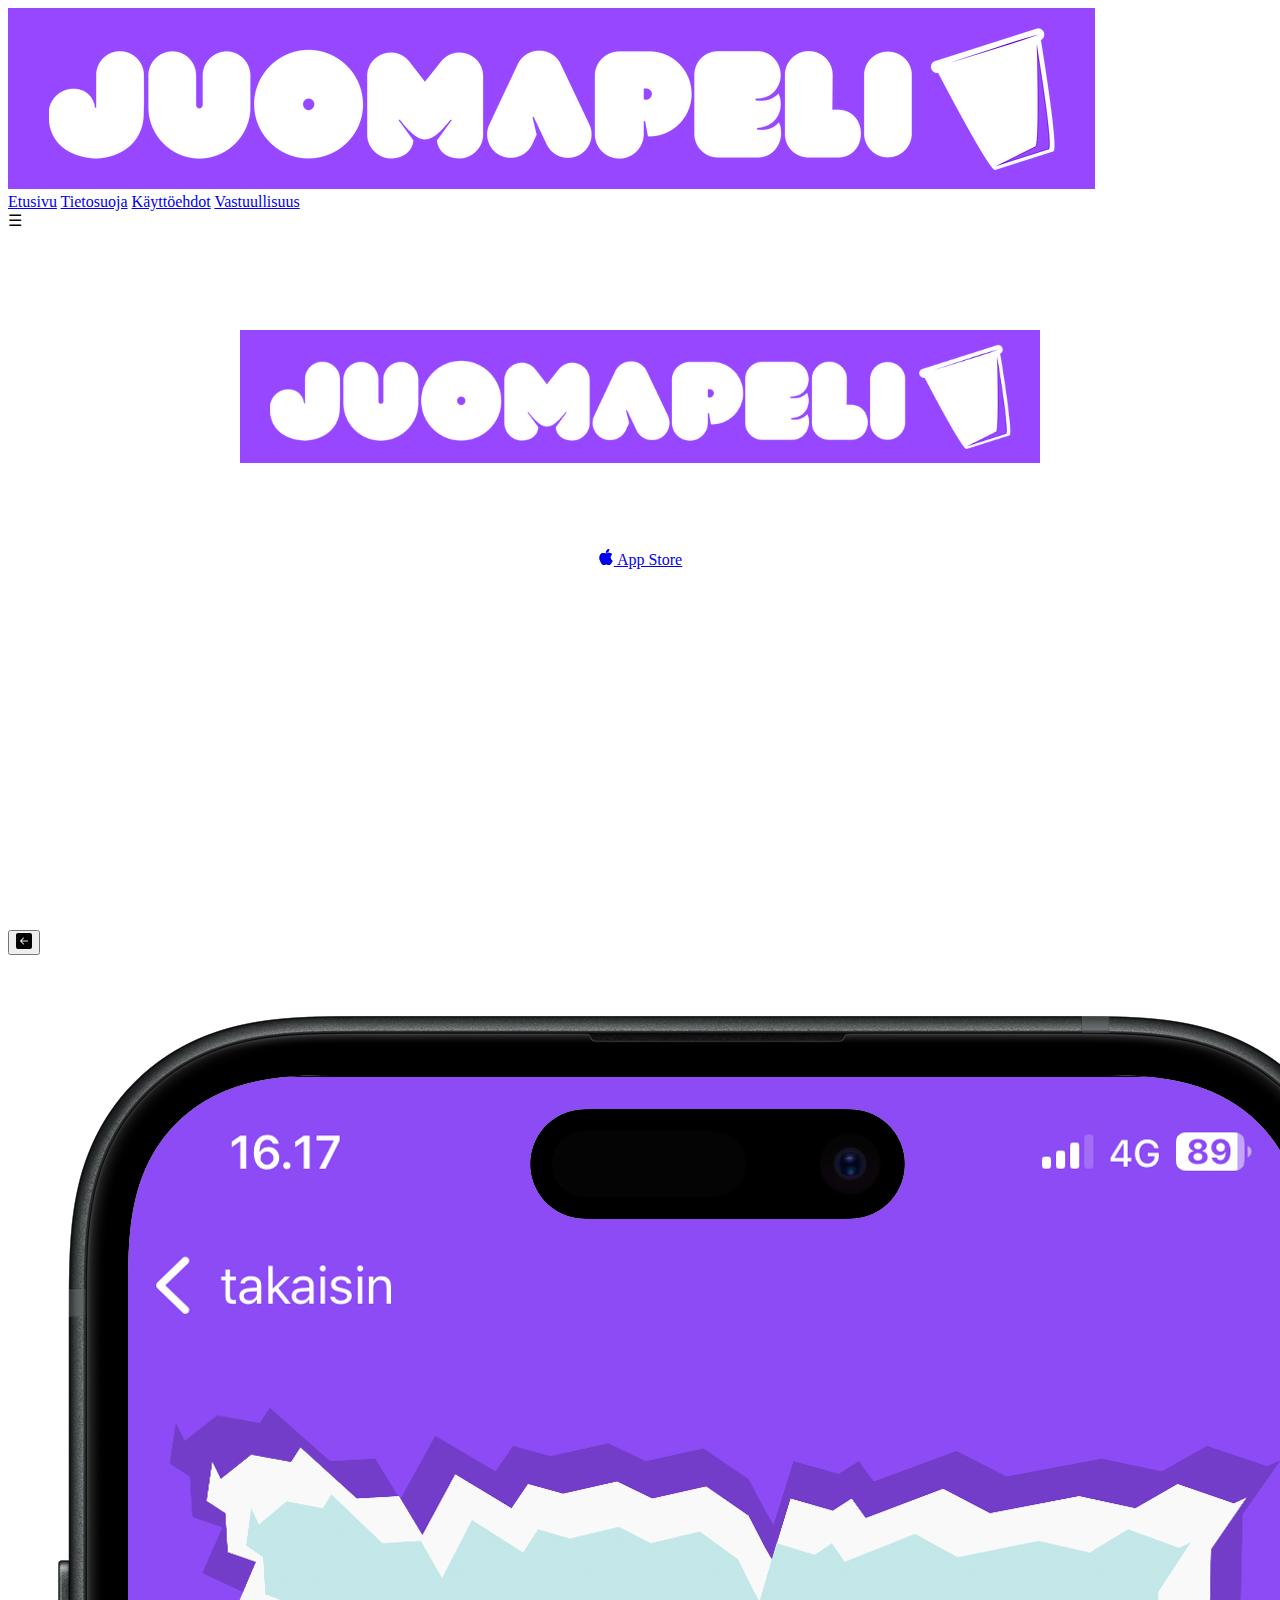
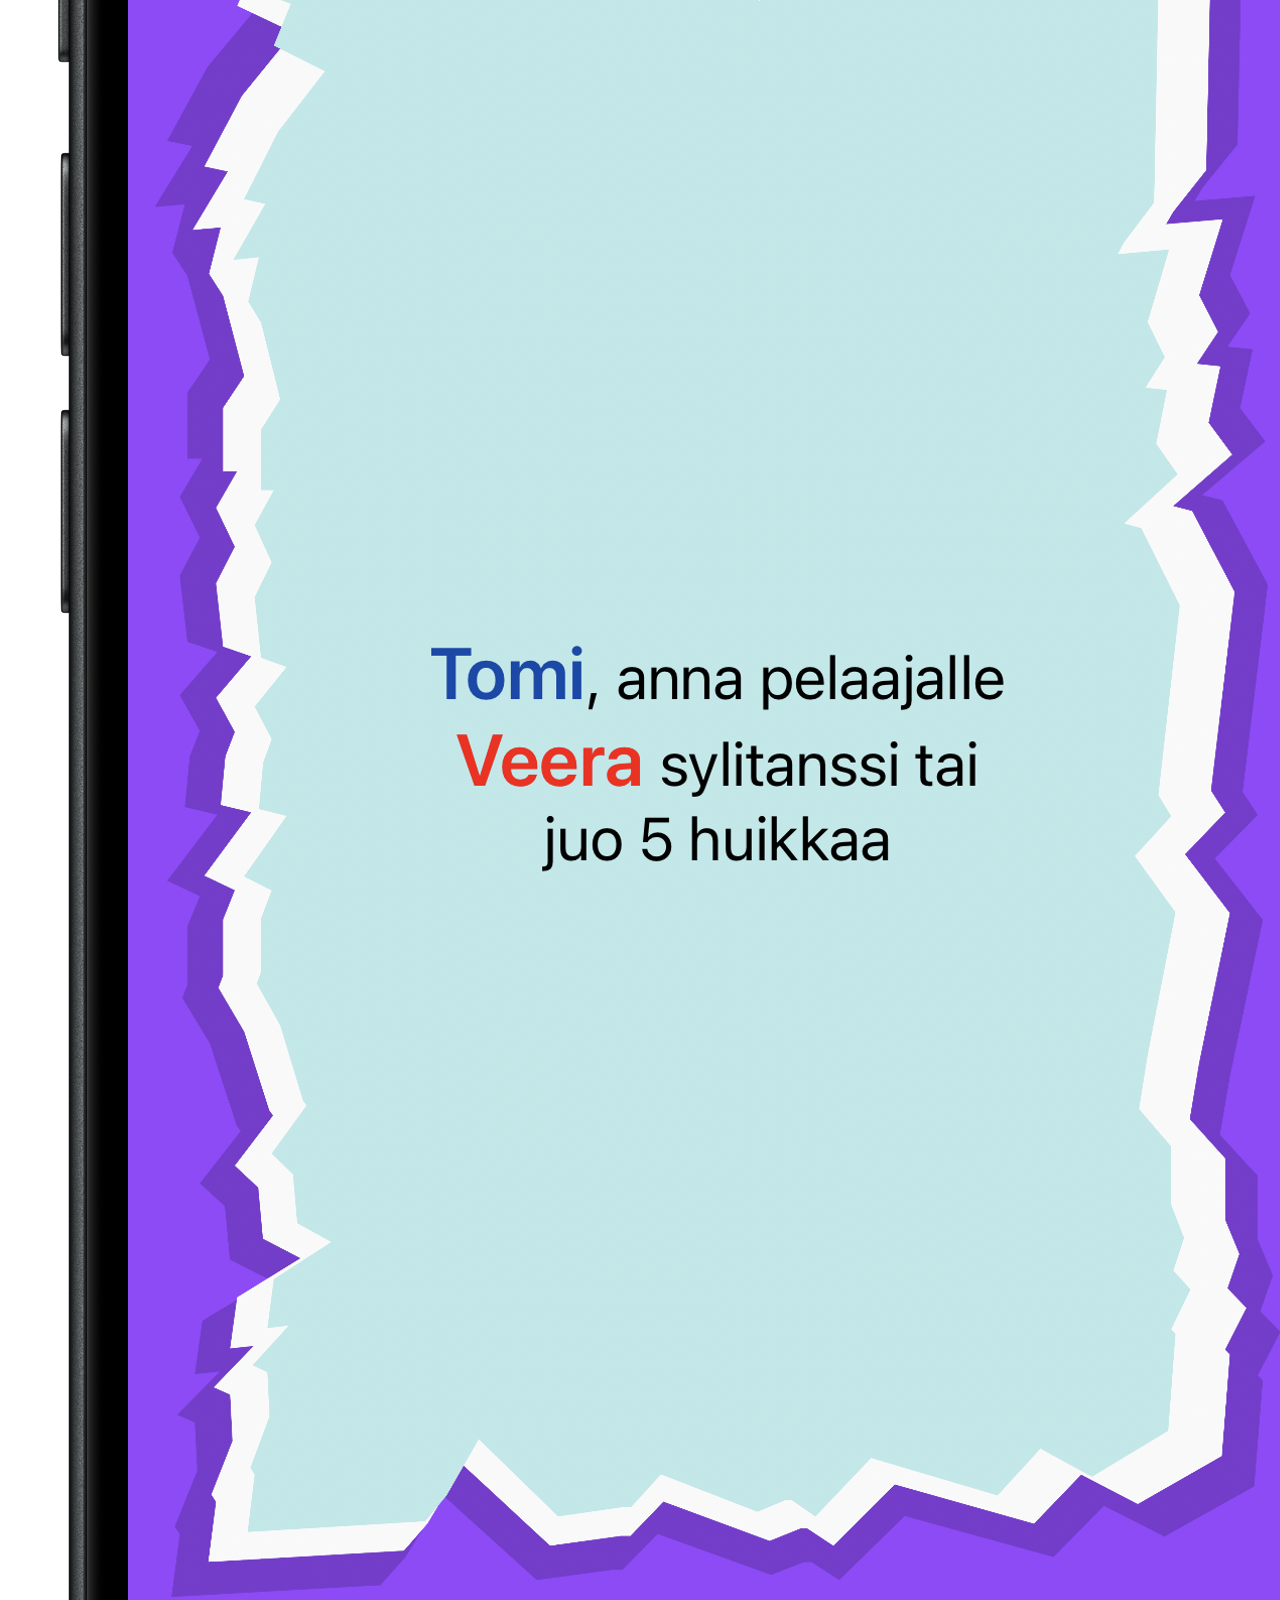
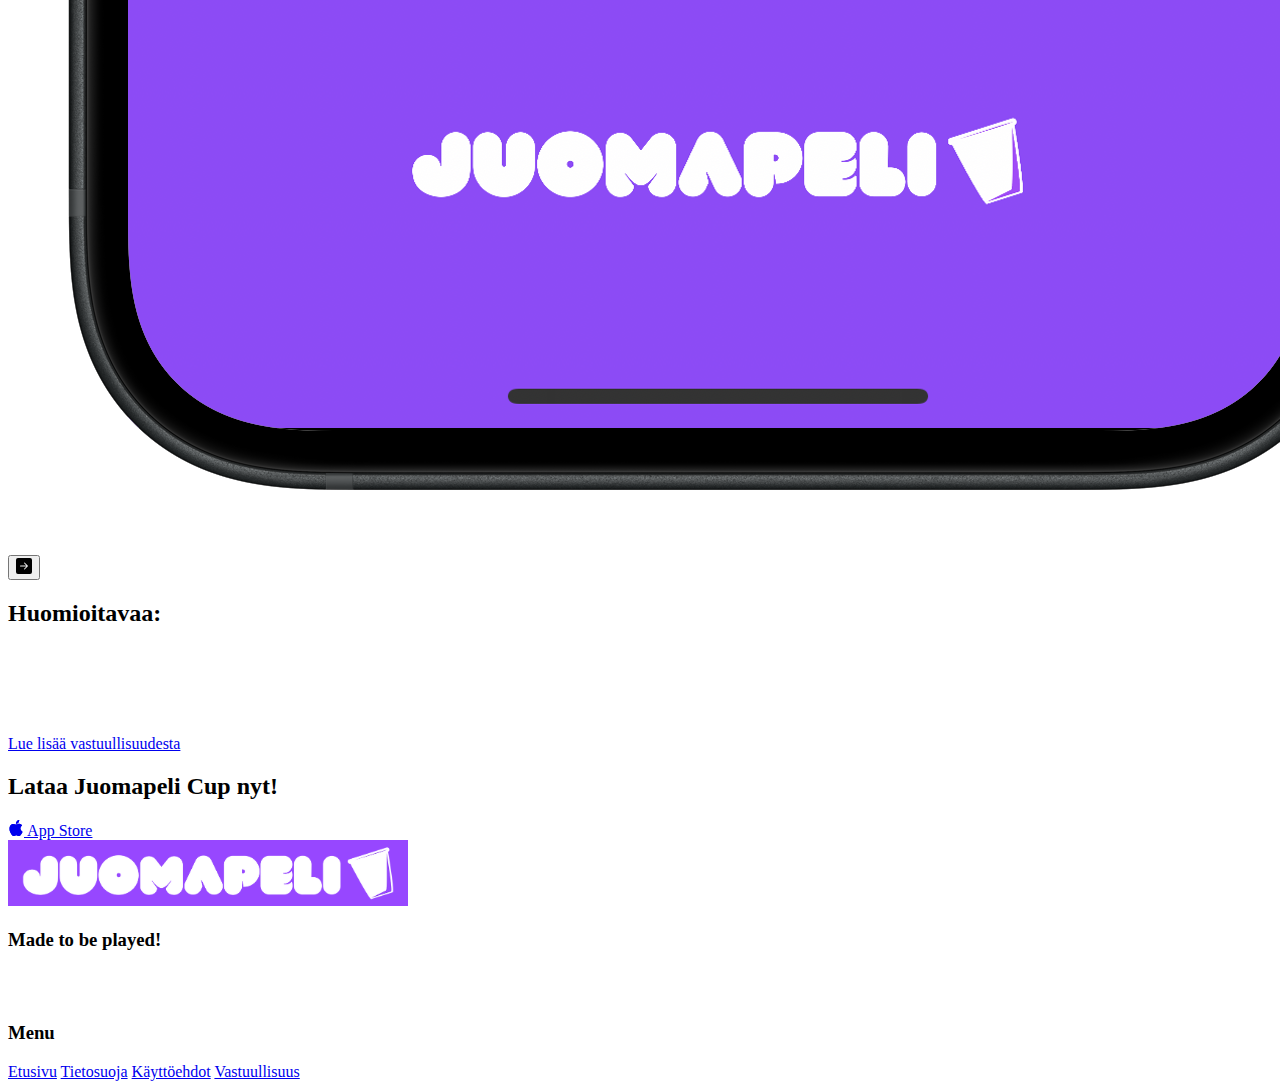
==== index.html @ e3ad9a3a "Add files via upload" ====
<!DOCTYPE html>
<html lang="en">
<head>
    <meta charset="UTF-8">
    <meta name="viewport" content="width=device-width, initial-scale=1.0">
    <link rel="stylesheet" href="./CSS/public.css">
    <link rel="stylesheet" href="./CSS/home.css">
    <title>Juomapeli Cup</title>
</head>
<body>
<header>
    <img src="../assets/juomapelilogo.png" alt="juomapelilogo" class="header-image">
    <nav class="navbar" id="menu">
        <a href="index.html">Etusivu</a>
        <a href="./HTML/app-privacy-policy.html">Tietosuoja</a>
        <a href="./HTML/app-terms-and-conditions.html">Käyttöehdot</a>
        <a href="./HTML/vastuullisuus.html">Vastuullisuus</a>
    </nav>
    <div class="hamburger" onclick="toggleMenu()">☰</div>
</header>
<section class="section1">
    <img src="../assets/juomapelilogo.png" alt="juomapelilogo" class="section1-image">
    <p>Maailman paras juomapeli on nimeltään... Juomapeli Cup!
        Villeimmät tehtävät ja yllättävimmät haasteet takaavat
        unohtumattoman illan. Oli kyseessä sitten etkot, polttarit tai
        mitkä vaan kissanristiäiset, Juomapeli Cup
        on aina valmiina... Oletko sinä?! </p>
        <a href="https://apps.apple.com/app/idYOUR_APP_ID" class="btn-app-store">
            <svg xmlns="http://www.w3.org/2000/svg" width="16" height="16" fill="currentColor"
                class="bi bi-apple mb-1" viewBox="0 0 16 16">
                <path
                  d="M11.182.008C11.148-.03 9.923.023 8.857 1.18c-1.066 1.156-.902 2.482-.878 2.516.024.034 1.52.087 2.475-1.258.955-1.345.762-2.391.728-2.43Zm3.314 11.733c-.048-.096-2.325-1.234-2.113-3.422.212-2.189 1.675-2.789 1.698-2.854.023-.065-.597-.79-1.254-1.157a3.692 3.692 0 0 0-1.563-.434c-.108-.003-.483-.095-1.254.116-.508.139-1.653.589-1.968.607-.316.018-1.256-.522-2.267-.665-.647-.125-1.333.131-1.824.328-.49.196-1.422.754-2.074 2.237-.652 1.482-.311 3.83-.067 4.56.244.729.625 1.924 1.273 2.796.576.984 1.34 1.667 1.659 1.899.319.232 1.219.386 1.843.067.502-.308 1.408-.485 1.766-.472.357.013 1.061.154 1.782.539.571.197 1.111.115 1.652-.105.541-.221 1.324-1.059 2.238-2.758.347-.79.505-1.217.473-1.282Z" />
                <path
                  d="M11.182.008C11.148-.03 9.923.023 8.857 1.18c-1.066 1.156-.902 2.482-.878 2.516.024.034 1.52.087 2.475-1.258.955-1.345.762-2.391.728-2.43Zm3.314 11.733c-.048-.096-2.325-1.234-2.113-3.422.212-2.189 1.675-2.789 1.698-2.854.023-.065-.597-.79-1.254-1.157a3.692 3.692 0 0 0-1.563-.434c-.108-.003-.483-.095-1.254.116-.508.139-1.653.589-1.968.607-.316.018-1.256-.522-2.267-.665-.647-.125-1.333.131-1.824.328-.49.196-1.422.754-2.074 2.237-.652 1.482-.311 3.83-.067 4.56.244.729.625 1.924 1.273 2.796.576.984 1.34 1.667 1.659 1.899.319.232 1.219.386 1.843.067.502-.308 1.408-.485 1.766-.472.357.013 1.061.154 1.782.539.571.197 1.111.115 1.652-.105.541-.221 1.324-1.059 2.238-2.758.347-.79.505-1.217.473-1.282Z" />
                </svg>
            App Store 
        </a>
</section>
<section class="section section2">
    <div class="section2-left">
        <button id="left-button">
            <svg xmlns="http://www.w3.org/2000/svg" width="16" height="16" fill="currentColor" class="bi bi-arrow-left-square-fill" viewBox="0 0 16 16">
            <path d="M16 14a2 2 0 0 1-2 2H2a2 2 0 0 1-2-2V2a2 2 0 0 1 2-2h12a2 2 0 0 1 2 2zm-4.5-6.5H5.707l2.147-2.146a.5.5 0 1 0-.708-.708l-3 3a.5.5 0 0 0 0 .708l3 3a.5.5 0 0 0 .708-.708L5.707 8.5H11.5a.5.5 0 0 0 0-1"/>
            </svg>
        </button>
        <img src="../assets/image00001-portrait.png" alt="juomapeli-näyttö" id="section2-img">
        <button id="right-button">
            <svg xmlns="http://www.w3.org/2000/svg" width="16" height="16" fill="currentColor" class="bi bi-arrow-right-square-fill" viewBox="0 0 16 16">
                <path d="M0 14a2 2 0 0 0 2 2h12a2 2 0 0 0 2-2V2a2 2 0 0 0-2-2H2a2 2 0 0 0-2 2zm4.5-6.5h5.793L8.146 5.354a.5.5 0 1 1 .708-.708l3 3a.5.5 0 0 1 0 .708l-3 3a.5.5 0 0 1-.708-.708L10.293 8.5H4.5a.5.5 0 0 1 0-1"/>
            </svg>
        </button>
    </div>
    <div class="section2-right">
        <h2>Useita pelimuotoja!</h2>
        <p>Haluatteko pelata kasuaalin lämmittelykierroksen? Vai onko kyseessä kenties treffi-ilta? Tai ehkä uskallatte kokeilla Extreme-pelimuotoa mittarit tapissa?! Oli miten oli, pelejä on jokaisen makuun! </p>
    </div>
</section>
<section class="section section3">
    <h2>Huomioitavaa:</h2>
    <p>Muista pitää itsestäsi ja pelitovereistasi huolta. Kyseinen peli on tarkoitettu vain viihteelliseen käyttöön eikä ketään tule pakottaa jatkamaan peliä, ellei halua. Mikäli pelin yhteydessä nautitaan päihteitä, tulee käyttäjien olla täysi-ikäisiä ja nauttia alkoholia vastuullisesti. Emme vastaa mistään vahingoista tai seurauksista, jotka voivat aiheutua vastuuttomasta pelaamisesta. </p>
    <a href="#" class="anchor-dark">Lue lisää vastuullisuudesta</a>
</section>
<section class="section section4">
    <h2>Lataa Juomapeli Cup nyt!</h2>
    <a href="https://apps.apple.com/app/idYOUR_APP_ID" class="btn btn-app-store" role="button" target="_blank" rel="noopener noreferrer">
        <svg xmlns="http://www.w3.org/2000/svg" width="16" height="16" fill="currentColor"
            class="bi bi-apple mb-1" viewBox="0 0 16 16">
            <path
              d="M11.182.008C11.148-.03 9.923.023 8.857 1.18c-1.066 1.156-.902 2.482-.878 2.516.024.034 1.52.087 2.475-1.258.955-1.345.762-2.391.728-2.43Zm3.314 11.733c-.048-.096-2.325-1.234-2.113-3.422.212-2.189 1.675-2.789 1.698-2.854.023-.065-.597-.79-1.254-1.157a3.692 3.692 0 0 0-1.563-.434c-.108-.003-.483-.095-1.254.116-.508.139-1.653.589-1.968.607-.316.018-1.256-.522-2.267-.665-.647-.125-1.333.131-1.824.328-.49.196-1.422.754-2.074 2.237-.652 1.482-.311 3.83-.067 4.56.244.729.625 1.924 1.273 2.796.576.984 1.34 1.667 1.659 1.899.319.232 1.219.386 1.843.067.502-.308 1.408-.485 1.766-.472.357.013 1.061.154 1.782.539.571.197 1.111.115 1.652-.105.541-.221 1.324-1.059 2.238-2.758.347-.79.505-1.217.473-1.282Z" />
            <path
              d="M11.182.008C11.148-.03 9.923.023 8.857 1.18c-1.066 1.156-.902 2.482-.878 2.516.024.034 1.52.087 2.475-1.258.955-1.345.762-2.391.728-2.43Zm3.314 11.733c-.048-.096-2.325-1.234-2.113-3.422.212-2.189 1.675-2.789 1.698-2.854.023-.065-.597-.79-1.254-1.157a3.692 3.692 0 0 0-1.563-.434c-.108-.003-.483-.095-1.254.116-.508.139-1.653.589-1.968.607-.316.018-1.256-.522-2.267-.665-.647-.125-1.333.131-1.824.328-.49.196-1.422.754-2.074 2.237-.652 1.482-.311 3.83-.067 4.56.244.729.625 1.924 1.273 2.796.576.984 1.34 1.667 1.659 1.899.319.232 1.219.386 1.843.067.502-.308 1.408-.485 1.766-.472.357.013 1.061.154 1.782.539.571.197 1.111.115 1.652-.105.541-.221 1.324-1.059 2.238-2.758.347-.79.505-1.217.473-1.282Z" />
            </svg>
        App Store 
    </a>
</section>
<footer class="footer">
    <div class="footer-container">
        <img src="../assets/juomapelilogo.png" alt="juomapeli logo" width="400px">
        <h3>Made to be played!</h3>
        <div class="social-icons">
            <svg xmlns="http://www.w3.org/2000/svg" width="30" height="30" fill="white" class="bi bi-instagram" viewBox="0 0 16 16">
                <path d="M8 0C5.829 0 5.556.01 4.703.048 3.85.088 3.269.222 2.76.42a3.9 3.9 0 0 0-1.417.923A3.9 3.9 0 0 0 .42 2.76C.222 3.268.087 3.85.048 4.7.01 5.555 0 5.827 0 8.001c0 2.172.01 2.444.048 3.297.04.852.174 1.433.372 1.942.205.526.478.972.923 1.417.444.445.89.719 1.416.923.51.198 1.09.333 1.942.372C5.555 15.99 5.827 16 8 16s2.444-.01 3.298-.048c.851-.04 1.434-.174 1.943-.372a3.9 3.9 0 0 0 1.416-.923c.445-.445.718-.891.923-1.417.197-.509.332-1.09.372-1.942C15.99 10.445 16 10.173 16 8s-.01-2.445-.048-3.299c-.04-.851-.175-1.433-.372-1.941a3.9 3.9 0 0 0-.923-1.417A3.9 3.9 0 0 0 13.24.42c-.51-.198-1.092-.333-1.943-.372C10.443.01 10.172 0 7.998 0zm-.717 1.442h.718c2.136 0 2.389.007 3.232.046.78.035 1.204.166 1.486.275.373.145.64.319.92.599s.453.546.598.92c.11.281.24.705.275 1.485.039.843.047 1.096.047 3.231s-.008 2.389-.047 3.232c-.035.78-.166 1.203-.275 1.485a2.5 2.5 0 0 1-.599.919c-.28.28-.546.453-.92.598-.28.11-.704.24-1.485.276-.843.038-1.096.047-3.232.047s-2.39-.009-3.233-.047c-.78-.036-1.203-.166-1.485-.276a2.5 2.5 0 0 1-.92-.598 2.5 2.5 0 0 1-.6-.92c-.109-.281-.24-.705-.275-1.485-.038-.843-.046-1.096-.046-3.233s.008-2.388.046-3.231c.036-.78.166-1.204.276-1.486.145-.373.319-.64.599-.92s.546-.453.92-.598c.282-.11.705-.24 1.485-.276.738-.034 1.024-.044 2.515-.045zm4.988 1.328a.96.96 0 1 0 0 1.92.96.96 0 0 0 0-1.92m-4.27 1.122a4.109 4.109 0 1 0 0 8.217 4.109 4.109 0 0 0 0-8.217m0 1.441a2.667 2.667 0 1 1 0 5.334 2.667 2.667 0 0 1 0-5.334"/>
            </svg>
            <svg xmlns="http://www.w3.org/2000/svg" width="30" height="30" fill="white" class="bi bi-tiktok" viewBox="0 0 16 16">
                <path d="M9 0h1.98c.144.715.54 1.617 1.235 2.512C12.895 3.389 13.797 4 15 4v2c-1.753 0-3.07-.814-4-1.829V11a5 5 0 1 1-5-5v2a3 3 0 1 0 3 3z"/>
            </svg>
        </div>
    </div>
    <div class="footer-container">
        <h3>Menu</h3>
        <a href="./index.html">Etusivu</a>
        <a href="./HTML/app-privacy-policy.html">Tietosuoja</a>
            <a href="./HTML/app-terms-and-conditions.html">Käyttöehdot</a>
            <a href="./HTML/vastuullisuus.html">Vastuullisuus</a>
    </div>
</footer>
<script src="./Javascript/home.js"></script>
<script src="./Javascript/public.js"></script>
</body>
</html>
---- CSS/home.css ----
.section1 {
    display: flex;
    flex-direction: column;
    justify-content: flex-start;
    align-items: center;
    min-height: 600px;
    padding-top: 100px;
}

.section1 img, p {
    max-width: 800px;
    text-align: center;
    width: 90%;
    color: white;
}

.section2 {
    display: flex;
}
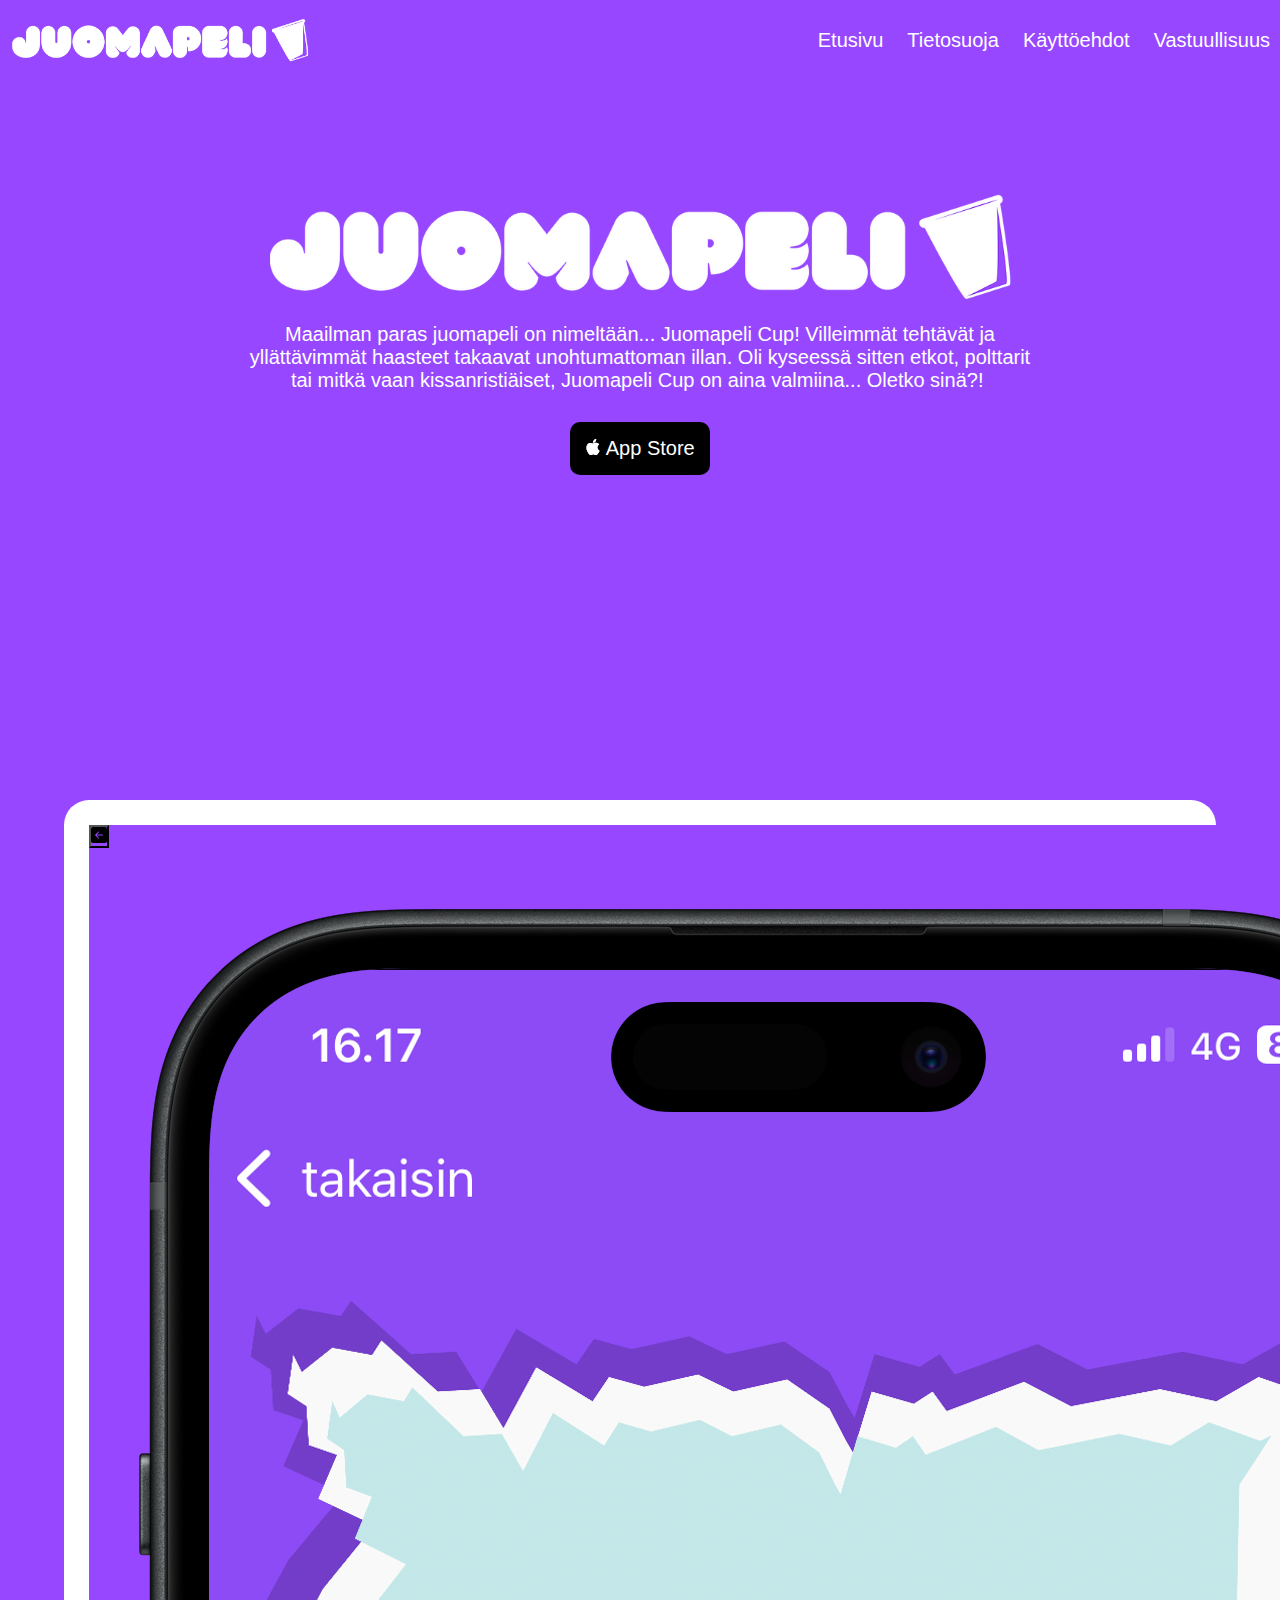
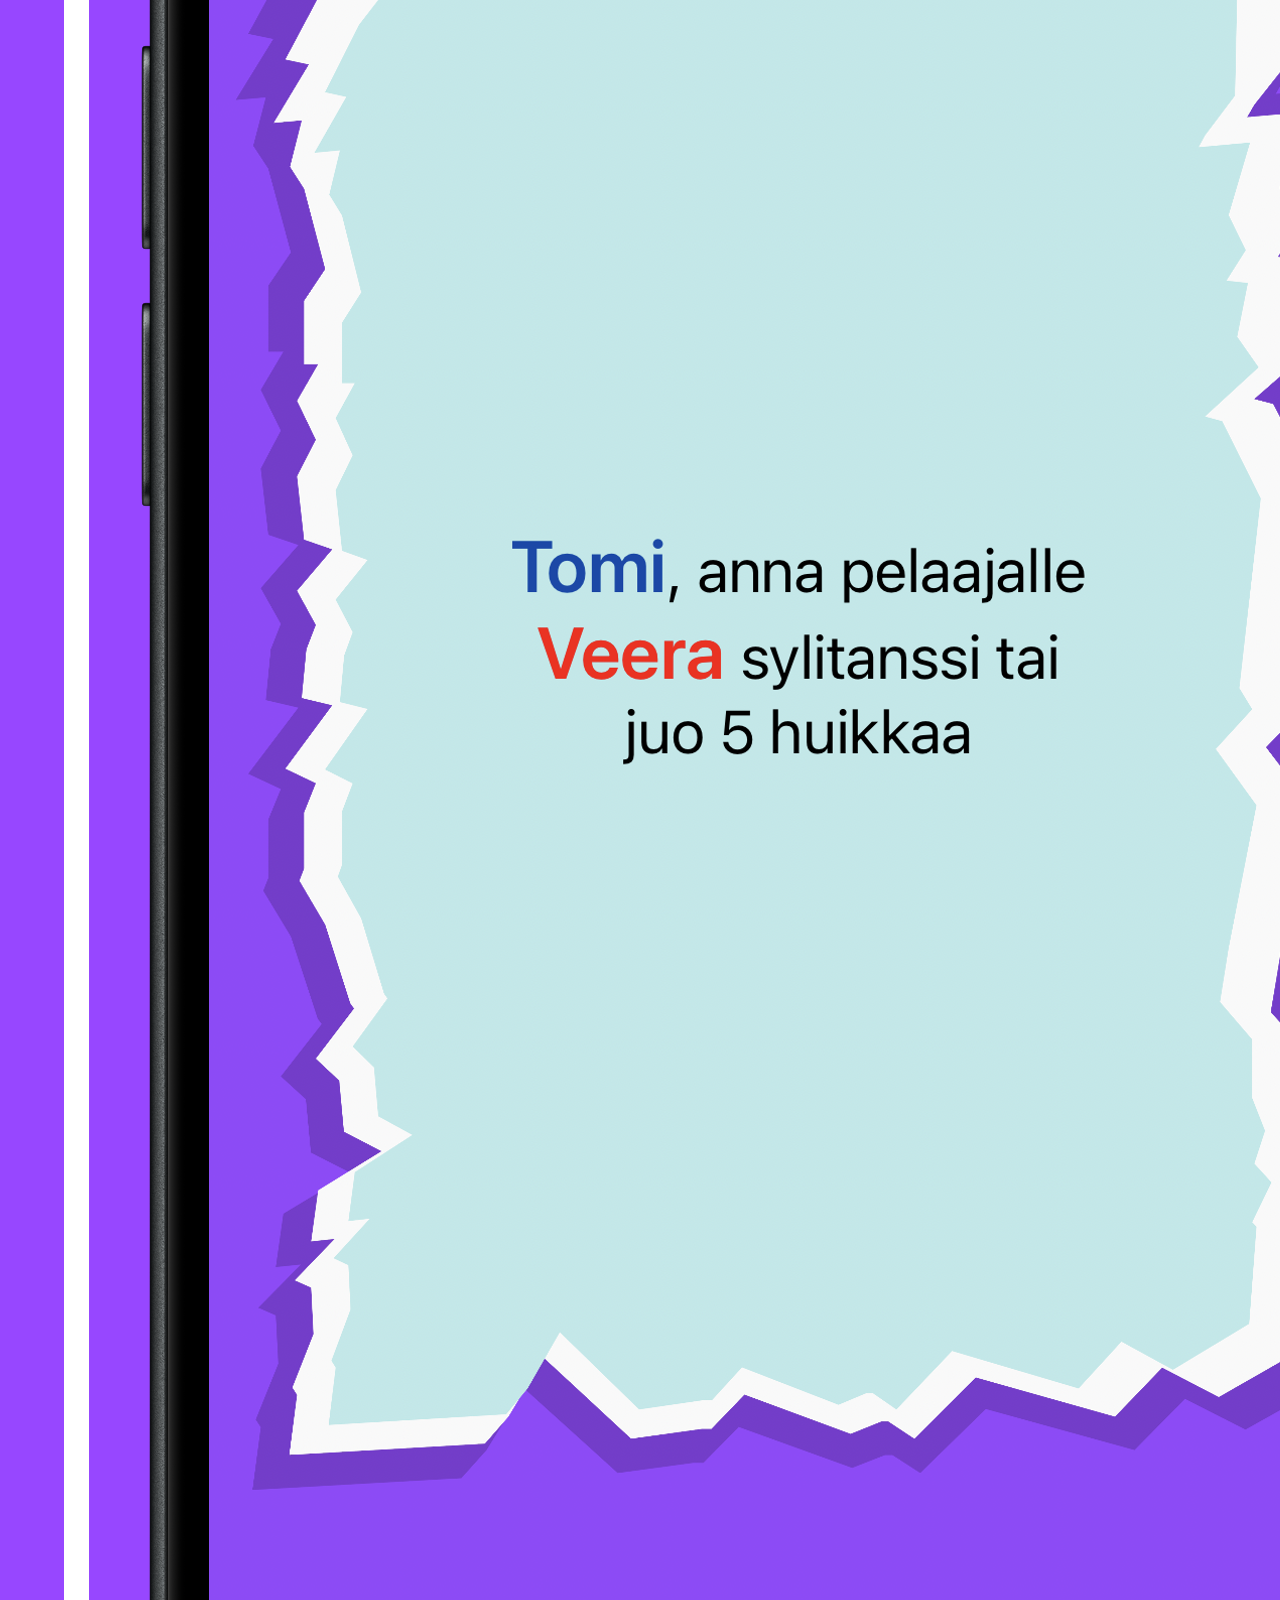
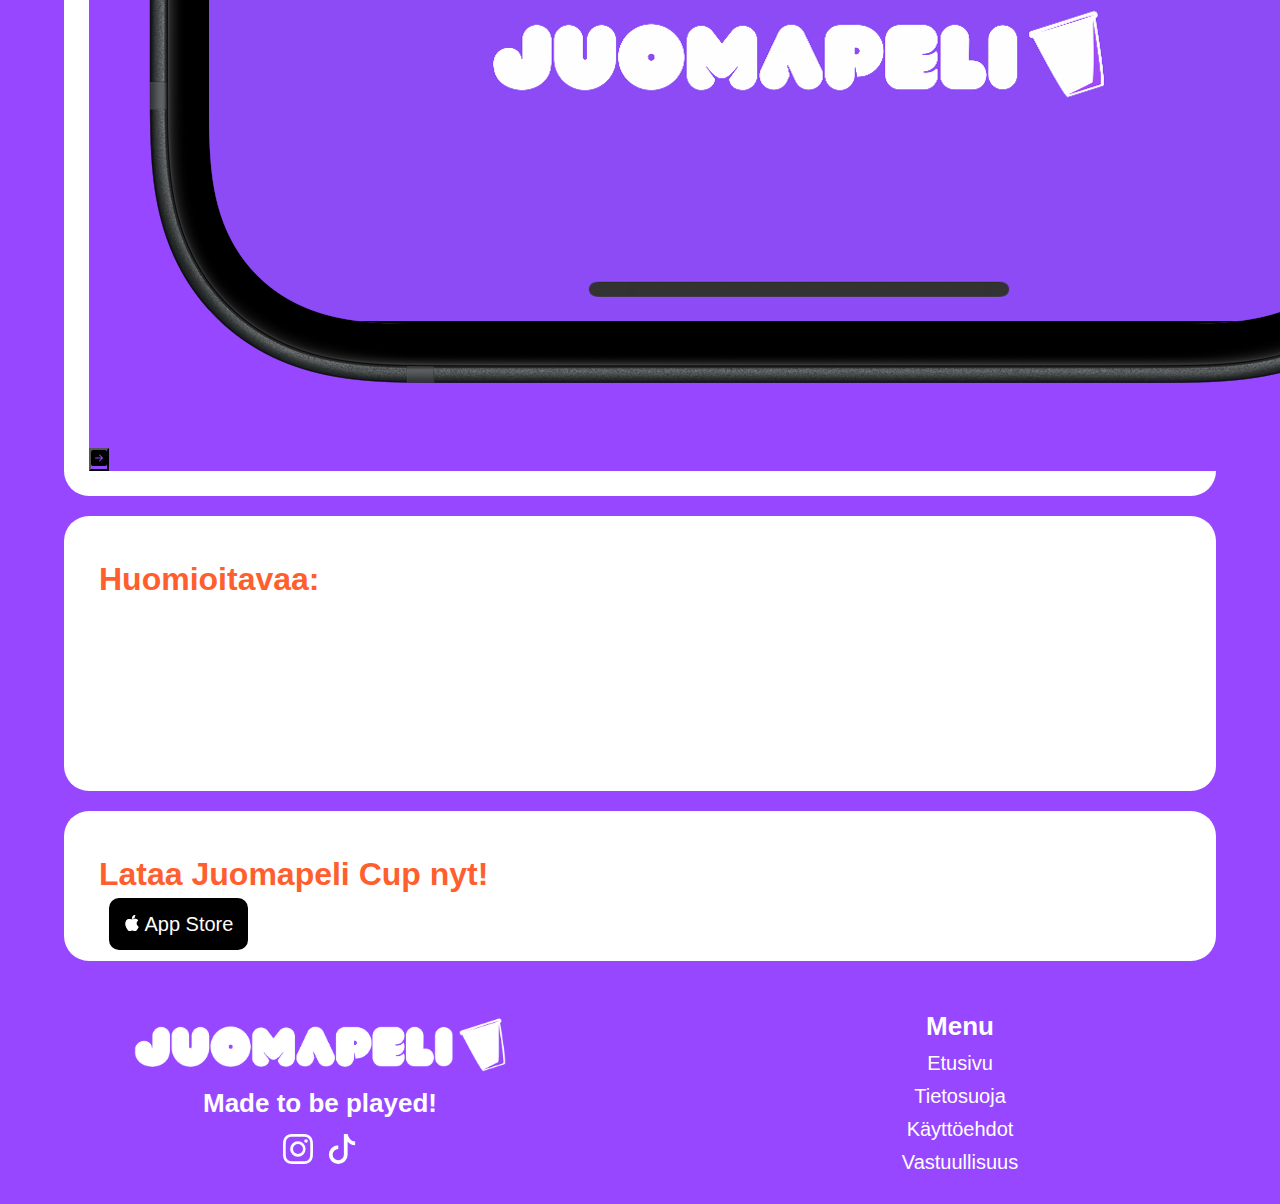
==== commit 393dd5d8: "Update index.html" ====
--- a/index.html
+++ b/index.html
@@ -3,7 +3,7 @@
 <head>
     <meta charset="UTF-8">
     <meta name="viewport" content="width=device-width, initial-scale=1.0">
-    <link rel="stylesheet" href="./CSS/public.css">
+    <link rel="stylesheet" href="CSS/public.css">
     <link rel="stylesheet" href="./CSS/home.css">
     <title>Juomapeli Cup</title>
 </head>
--- a/CSS/public.css
+++ b/CSS/public.css
@@ -0,0 +1,253 @@
+* {
+    margin: 0px;
+    padding: 0px;
+    background-color: #9747FF;
+}
+
+h1, h2, h3 {
+    font-family: "Poppins", sans-serif;
+    color: #FF5F2E;
+    font-weight: 600;
+    background-color: transparent;
+    margin: 20px 10px;
+}
+
+h1 { font-size: 40px; }
+
+h2 { font-size: 32px; }
+
+h3 { font-size: 26px; }
+
+p, a, li, ul {
+    font-family: "Poppins", sans-serif; 
+    font-size: 20px;
+    font-weight: 400;
+    background-color: transparent;
+    margin: 10px;
+}
+
+strong {
+    background-color: transparent;
+}
+
+a { 
+    color: white;
+    transition: 0.3s ease-in-out;
+    text-decoration: none;
+}
+a:hover { 
+    color: #FF5F2E;
+    transform: 0.3s;
+    text-decoration: underline;
+}
+
+.a-dark {
+    color: black;
+    text-decoration: underline;
+}
+
+.section {
+    background-color: white;
+    padding: 25px;
+    margin: 20px 5%;
+    border-radius: 25px;
+}
+
+header {
+    display: flex;
+    justify-content: space-between;
+    align-items: center;
+    height: 80px;
+}
+
+.header-image {
+    width: 25%;
+    height: auto;
+}
+
+.hamburger {
+    display: none;
+    color: white;
+    font-size: 40px;
+    cursor: pointer;
+    margin: 25px;
+}
+
+footer {
+    display: flex;
+}
+
+.footer-container {
+    flex-basis: 50%;
+    display: flex;
+    flex-direction: column;
+    align-items: center;
+    margin: 25px;
+}
+
+.footer-container * {
+    color: white;
+    margin: 5px;
+    padding: 0px;
+}
+
+.btn-app-store {
+    background-color: black;
+    padding: 15px;
+    margin: 20px;
+    border-radius: 10px;
+}
+
+svg {
+    background-color: transparent;
+}
+
+
+@media (max-width: 800px) { 
+    #menu {
+        display: none;
+        flex-direction: column;
+        gap: 15px;
+        background-color: #333;
+        position: absolute;
+        top: 80px;
+        width: 100%;
+        padding: 10px;
+        margin: 0px;
+        border-radius: 8px;
+    }
+
+    #menu.active {
+        display: flex;
+    }
+
+    .hamburger {
+        display: block;
+    }
+
+    footer {
+        flex-direction: column-reverse;
+    }
+}
+
+
+/* 
+
+
+header {
+    background-color: #9747FF;
+    display: flex;
+    justify-content: space-between;
+    align-items: center;
+    height: 80px;
+}
+
+.header-image {
+    width: 50%;
+    max-width: 200px;
+    margin-left: 20px;
+    cursor: pointer;
+    transition: 0.5s ease;
+}
+
+.header-image:hover {
+    transform: scale(1.1)
+}
+
+nav {
+    display: flex;
+    gap: 20px;
+    margin: 0px 20px;
+}
+
+a { 
+color: white;
+font-weight: 700;
+font-size: 20px;
+text-decoration: none;
+}
+
+a:hover {
+color: #FF5F2E;
+text-decoration: underline;
+}
+
+.hamburger {
+display: none;
+color: white;
+font-size: 40px;
+cursor: pointer;
+margin: 25px;
+}
+
+.footer {
+    display: grid;
+    grid-template-columns: 1fr 1fr;
+    margin: 5%;
+  }
+
+  .footer-container {
+    padding: 5%;
+    display: flex;
+    flex-direction: column;
+    justify-content: center;
+    align-items: center;
+  }
+
+  .footer-container > h3 {
+        color: white;
+        font-size: 35px;
+        padding: 10px;
+  }
+
+  .section {
+    border-radius: 25px;
+    margin: 5%;
+    padding: 30px;
+    background-color: white;
+}
+
+body {
+    margin: 0px;
+    padding: 0px;
+    background-color: #9747FF;
+}
+
+
+
+
+  @media (max-width: 800px) {
+
+    .footer {
+        grid-template-columns: 1fr;
+        grid-template-rows: 1fr 1fr;
+    }
+
+    #menu {
+        display: none;
+        flex-direction: column;
+        gap: 15px;
+        background-color: #333;
+        position: absolute;
+        top: 80px;
+        width: 100%;
+        padding: 10px;
+        margin: 0px;
+        border-radius: 8px;
+    }
+
+    #menu.active {
+        display: flex;
+    }
+
+    .hamburger {
+        display: block;
+    }
+
+    p {
+        font-size: 16px;
+    }
+
+}
+
+*/
